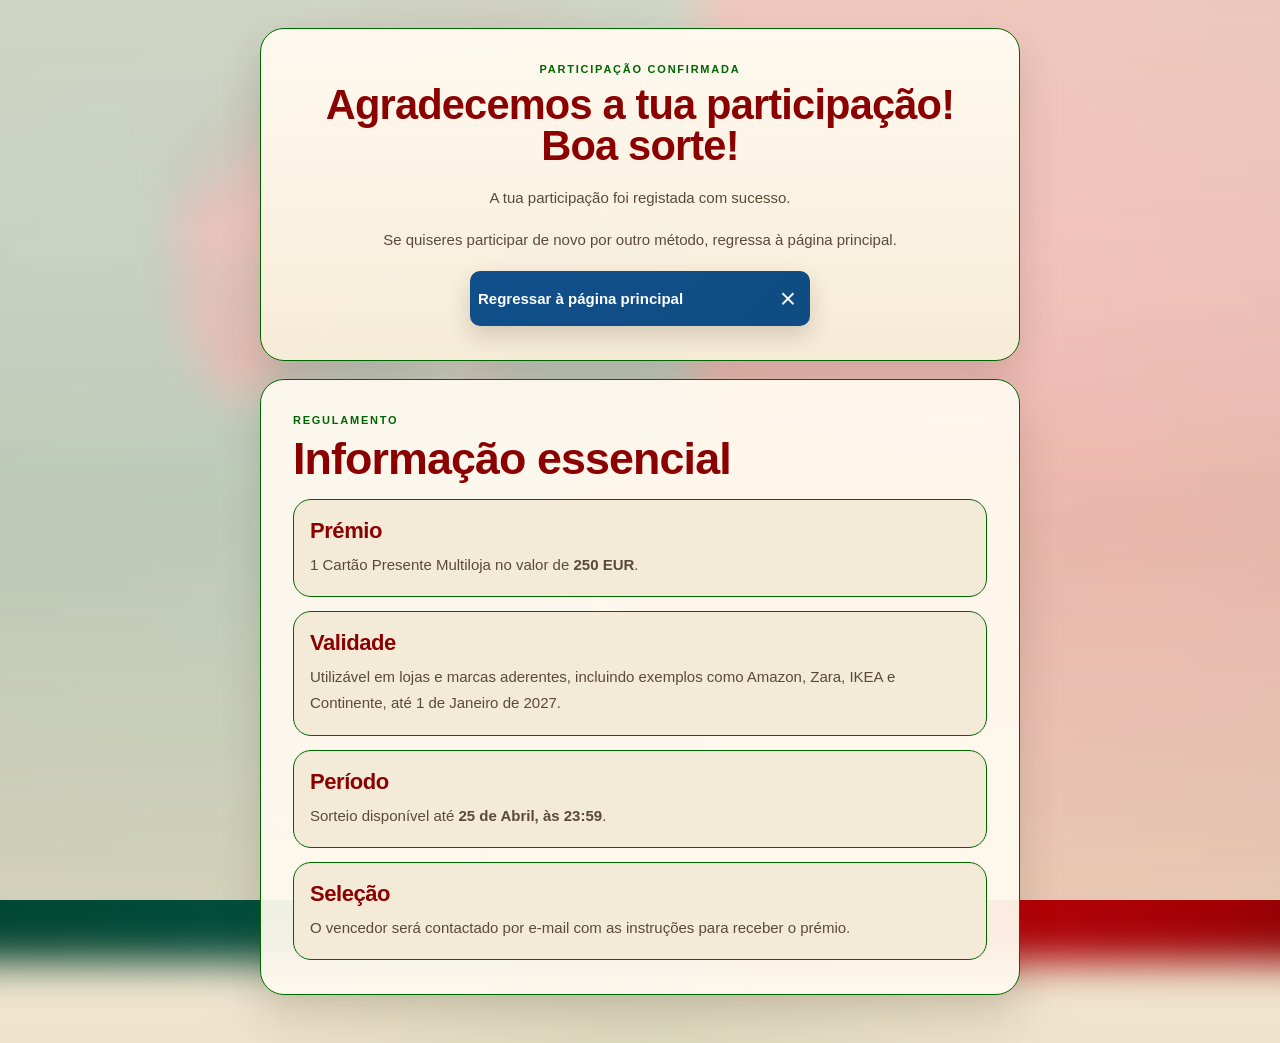
==== entrysubmitted.html @ 16af4069 "Add files via upload" ====
<!DOCTYPE html>
<html lang="pt-PT">
<head>
    <meta charset="UTF-8">
    <meta name="viewport" content="width=device-width, initial-scale=1">
    <title>Participa&ccedil;&atilde;o submetida</title>
    <link rel="shortcut icon" href="style/images/caixa.png">
    <link rel="stylesheet" type="text/css" href="style/css/style.css" media="all">
</head>
<body>
    <div class="page-shell">
        <main class="landing-card">
            <section class="hero-block">
                <p class="eyebrow">participa&ccedil;&atilde;o confirmada</p>
                <h1>Agradecemos a tua participa&ccedil;&atilde;o! Boa sorte!</h1>
                <p class="subtitle">
                    A tua participa&ccedil;&atilde;o foi registada com sucesso.
                </p>
                <p class="validation-note">
                    Se quiseres participar de novo por outro m&eacute;todo, regressa &agrave; p&aacute;gina principal.
                </p>
                <div class="button-stack">
                    <a class="cta-button white-button" href="index.html">
                        <span class="cta-label">Regressar &agrave; p&aacute;gina principal</span>
                        <span class="cta-close" aria-hidden="true">&times;</span>
                    </a>
                </div>
            </section>

            <section class="content-section">
                <p class="section-kicker">regulamento</p>
                <h2>Informa&ccedil;&atilde;o essencial</h2>
                <div class="rules-stack">
                    <article class="rule-card">
                        <h3>Pr&eacute;mio</h3>
                        <p>1 Cart&atilde;o Presente Multiloja no valor de <strong>250 EUR</strong>.</p>
                    </article>
                    <article class="rule-card">
                        <h3>Validade</h3>
                        <p>Utiliz&aacute;vel em lojas e marcas aderentes, incluindo exemplos como Amazon, Zara, IKEA e Continente, at&eacute; 1 de Janeiro de 2027.</p>
                    </article>
                    <article class="rule-card">
                        <h3>Per&iacute;odo</h3>
                        <p>Sorteio dispon&iacute;vel at&eacute; <strong>25 de Abril, &agrave;s 23:59</strong>.</p>
                    </article>
                    <article class="rule-card">
                        <h3>Sele&ccedil;&atilde;o</h3>
                        <p>O vencedor ser&aacute; contactado por e-mail com as instru&ccedil;&otilde;es para receber o pr&eacute;mio.</p>
                    </article>
                </div>
            </section>
        </main>
    </div>
</body>
</html>
---- style/css/style.css ----
* {
    box-sizing: border-box;
}

:root {
    --bg-top: #f5efdf;
    --bg-bottom: #efe3cc;
    --surface: rgba(255, 250, 240, 0.94);
    --surface-soft: #f3ead8;
    --text: #1f2d1f;
    --muted: #5b4a3a;
    --border: #006600;
    --blue: #006600;
    --blue-dark: #8b0000;
    --blue-soft: #e3f0e3;
    --gold: #ff0000;
    --gold-soft: #f6ecd7;
    --shadow: 0 18px 40px rgba(54, 38, 24, 0.16);
    --outlook: #0f4c81;
    --gmail: #db4437;
    --facebook: #1877f2;
    --instagram-a: #f58529;
    --instagram-b: #dd2a7b;
}

@keyframes riseIn {
    from {
        opacity: 0;
        transform: translateY(18px);
    }

    to {
        opacity: 1;
        transform: translateY(0);
    }
}

html {
    scroll-behavior: smooth;
}

body {
    margin: 0;
    min-height: 100vh;
    position: relative;
    overflow-x: hidden;
    font-family: "Segoe UI", "Helvetica Neue", Arial, sans-serif;
    color: var(--text);
    background:
        radial-gradient(circle at 12% 10%, rgba(0, 102, 0, 0.12), transparent 18rem),
        radial-gradient(circle at 88% 12%, rgba(255, 0, 0, 0.1), transparent 20rem),
        radial-gradient(circle at 50% 100%, rgba(0, 102, 0, 0.08), transparent 28rem),
        linear-gradient(180deg, var(--bg-top) 0%, #f8f1e4 30%, #f4ead8 58%, var(--bg-bottom) 100%);
}

body::before {
    content: "";
    position: fixed;
    inset: -24px;
    z-index: -2;
    background: url("../../25a.webp") center / cover no-repeat;
    filter: blur(18px);
    transform: scale(1.08);
}

body::after {
    content: "";
    position: fixed;
    inset: 0;
    z-index: -1;
    background:
        linear-gradient(180deg, rgba(247, 239, 223, 0.84) 0%, rgba(249, 243, 232, 0.8) 28%, rgba(243, 234, 216, 0.78) 58%, rgba(239, 227, 204, 0.88) 100%);
}

img {
    max-width: 100%;
    display: block;
}

a {
    color: inherit;
    text-decoration: none;
}

.page-shell {
    width: min(100% - 24px, 760px);
    margin: 0 auto;
    padding: 16px 0 32px;
}

.landing-card {
    display: flex;
    flex-direction: column;
    gap: 18px;
}

.hero-block,
.content-section {
    background: var(--surface);
    border: 1px solid var(--border);
    border-radius: 24px;
    box-shadow: var(--shadow);
    padding: 24px 18px;
    animation: riseIn 650ms ease both;
}

.hero-block {
    text-align: center;
    background:
        linear-gradient(180deg, rgba(255, 250, 240, 0.98), rgba(246, 236, 215, 0.98));
}

.eyebrow,
.section-kicker {
    margin: 0 0 10px;
    color: var(--blue);
    text-transform: uppercase;
    letter-spacing: 0.16em;
    font-size: 11px;
    font-weight: bold;
}

h1,
h2,
h3 {
    margin: 0;
    font-family: "Trebuchet MS", "Segoe UI", "Helvetica Neue", Arial, sans-serif;
    font-weight: 700;
    letter-spacing: -0.02em;
}

h1 {
    font-size: clamp(1.55rem, 6.4vw, 2.6rem);
    line-height: 0.98;
    color: var(--blue-dark);
}

.subtitle,
.section-intro,
.prize-copy,
.validation-note,
.info-card p,
.rule-card p {
    color: var(--muted);
    line-height: 1.75;
}

.subtitle {
    margin: 18px auto 0;
    max-width: 32rem;
    font-size: 16px;
}

.prize-panel {
    margin-top: 22px;
    padding: 22px 18px;
    border-radius: 22px;
    background: linear-gradient(180deg, #fffdf7 0%, var(--gold-soft) 100%);
    border: 1px solid rgba(255, 0, 0, 0.35);
}

.prize-value {
    font-family: "Trebuchet MS", "Segoe UI", "Helvetica Neue", Arial, sans-serif;
    font-weight: 800;
    font-size: clamp(2.4rem, 12vw, 4.5rem);
    line-height: 1;
    color: var(--gold);
}

.currency-unit {
    color: var(--blue);
    font-size: 1em;
    letter-spacing: 0;
}

.prize-copy {
    margin: 12px 0 0;
}

.brand-list {
    list-style: none;
    padding: 0;
    margin: 16px 0 0;
    display: flex;
    flex-wrap: wrap;
    justify-content: center;
    gap: 10px;
}

.brand-list li {
    padding: 10px 14px;
    border-radius: 999px;
    background: rgba(0, 102, 0, 0.08);
    color: var(--blue-dark);
    border: 1px solid rgba(255, 0, 0, 0.18);
}

.content-section h2 {
    font-size: clamp(1.8rem, 7vw, 2.8rem);
    line-height: 1;
    color: var(--blue-dark);
}

.landing-card > .content-section:first-of-type {
    padding: 18px 16px;
}

.landing-card > .content-section:first-of-type h2 {
    font-size: clamp(1.45rem, 5.5vw, 2.1rem);
}

.landing-card > .content-section:first-of-type .section-kicker {
    margin-bottom: 8px;
    font-size: 10px;
}

.landing-card > .content-section:first-of-type .info-stack {
    gap: 10px;
    margin-top: 14px;
}

.landing-card > .content-section:first-of-type .info-card {
    padding: 14px 14px;
}

.landing-card > .content-section:first-of-type .info-card h3 {
    font-size: 18px;
}

.landing-card > .content-section:first-of-type .info-card p {
    margin-top: 6px;
    font-size: 14px;
    line-height: 1.6;
}

.collapsible-section {
    overflow: hidden;
}

.collapsible-summary {
    list-style: none;
    display: flex;
    align-items: center;
    justify-content: space-between;
    gap: 16px;
    cursor: pointer;
}

.collapsible-summary::-webkit-details-marker {
    display: none;
}

.collapsible-summary .section-kicker {
    margin-bottom: 8px;
}

.summary-arrow {
    flex-shrink: 0;
    display: inline-flex;
    align-items: center;
    justify-content: center;
    width: 36px;
    height: 36px;
    border-radius: 999px;
    background: var(--blue-soft);
    color: var(--blue-dark);
    font-size: 22px;
    transition: transform 180ms ease;
}

.collapsible-section[open] .summary-arrow {
    transform: rotate(180deg);
}

.collapsible-content {
    margin-top: 14px;
}

.section-intro {
    margin: 14px 0 0;
}

.info-stack,
.rules-stack {
    display: flex;
    flex-direction: column;
    gap: 14px;
    margin-top: 18px;
}

.button-stack {
    display: flex;
    flex-wrap: wrap;
    justify-content: center;
    gap: 12px;
    margin-top: 18px;
}

.urgency-card {
    margin-top: 18px;
    padding: 18px 16px;
    border-radius: 18px;
    background: linear-gradient(180deg, #fbf3e2 0%, #f2e4c8 100%);
    border: 1px solid rgba(255, 0, 0, 0.32);
    box-shadow: 0 12px 28px rgba(82, 49, 24, 0.14);
    text-align: center;
}

.urgency-badge {
    margin: 0 0 12px;
    color: #8b0000;
    font-weight: 700;
    font-size: 14px;
    line-height: 1.5;
}

.countdown {
    display: flex;
    justify-content: center;
    gap: 10px;
}

.countdown-item {
    min-width: 84px;
    padding: 12px 10px;
    border-radius: 16px;
    background: rgba(255, 250, 240, 0.9);
    border: 1px solid rgba(0, 102, 0, 0.22);
}

.countdown-item strong {
    display: block;
    color: var(--blue-dark);
    font-size: 28px;
    line-height: 1;
}

.countdown-item span {
    display: block;
    margin-top: 6px;
    color: var(--muted);
    font-size: 12px;
    text-transform: uppercase;
    letter-spacing: 0.08em;
}

.info-card,
.rule-card {
    padding: 18px 16px;
    border-radius: 18px;
    background: var(--surface-soft);
    border: 1px solid var(--border);
}

.info-card h3,
.rule-card h3 {
    font-size: 22px;
    color: var(--blue-dark);
}

.info-card p,
.rule-card p {
    margin: 8px 0 0;
}

.cta-button {
    display: flex;
    align-items: center;
    gap: 14px;
    width: min(100%, 60%);
    padding: 8px;
    border-radius: 10px;
    color: #ffffff;
    font-size: 14px;
    line-height: 1.4;
    font-weight: bold;
    box-shadow: 0 10px 22px rgba(54, 38, 24, 0.18);
    transition: transform 180ms ease, box-shadow 180ms ease, opacity 180ms ease;
}

.cta-button:hover {
    transform: translateY(-2px);
    box-shadow: 0 14px 28px rgba(54, 38, 24, 0.22);
}

.cta-icon {
    width: 38px;
    height: 38px;
    border-radius: 7px;
    background: #ffffff;
    display: inline-flex;
    align-items: center;
    justify-content: center;
    flex-shrink: 0;
    overflow: hidden;
}

.cta-label {
    flex: 1;
    min-width: 0;
    text-align: left;
}

.cta-close {
    flex-shrink: 0;
    width: 28px;
    text-align: center;
    color: rgba(255, 255, 255, 0.95);
    font-size: 28px;
    font-weight: 400;
}

.white-button {
    background: linear-gradient(135deg, #114f8c, var(--outlook));
    color: #ffffff;
}

.red-button {
    background: linear-gradient(135deg, #ef6f64, #e25549);
}

.blue-button {
    background: linear-gradient(135deg, #3388ff, var(--facebook));
}

.orange-button {
    background: linear-gradient(135deg, var(--instagram-a), var(--instagram-b));
}

.cta-icon img {
    width: 20px;
    height: 20px;
    object-fit: contain;
    display: block;
}

.instagram-button .cta-icon img {
    width: 22px;
    height: 22px;
}

.validation-note {
    margin: 16px 0 0;
    text-align: center;
    font-size: 14px;
}

.content-section:nth-child(2) {
    animation-delay: 90ms;
}

.content-section:nth-child(3) {
    animation-delay: 180ms;
}

.content-section:nth-child(4) {
    animation-delay: 270ms;
}

@media (min-width: 768px) {
    .page-shell {
        padding: 28px 0 48px;
    }

    .hero-block,
    .content-section {
        padding: 34px 32px;
    }

    .subtitle,
    .section-intro,
    .prize-copy,
    .validation-note,
    .info-card p,
    .rule-card p,
    .brand-list li,
    .cta-button {
        font-size: 15px;
    }

    .landing-card > .content-section:first-of-type {
        padding: 22px 24px;
    }

    .cta-button {
        width: calc(50% - 6px);
        max-width: 340px;
    }
}

@media (max-width: 767px) {
    .button-stack {
        justify-content: stretch;
    }

    .cta-button {
        width: 100%;
        max-width: none;
        gap: 12px;
    }

    .participation-section .button-stack {
        padding: 0;
    }

    .cta-icon {
        width: 42px;
        height: 42px;
    }

    .cta-icon img {
        width: 22px;
        height: 22px;
    }

    .cta-close {
        font-size: 24px;
    }

    .countdown-item {
        min-width: 72px;
        padding: 10px 8px;
    }

    .countdown-item strong {
        font-size: 24px;
    }
}

@media (prefers-reduced-motion: reduce) {
    html {
        scroll-behavior: auto;
    }

    .hero-block,
    .content-section {
        animation: none;
    }

    .cta-button {
        transition: none;
    }
}
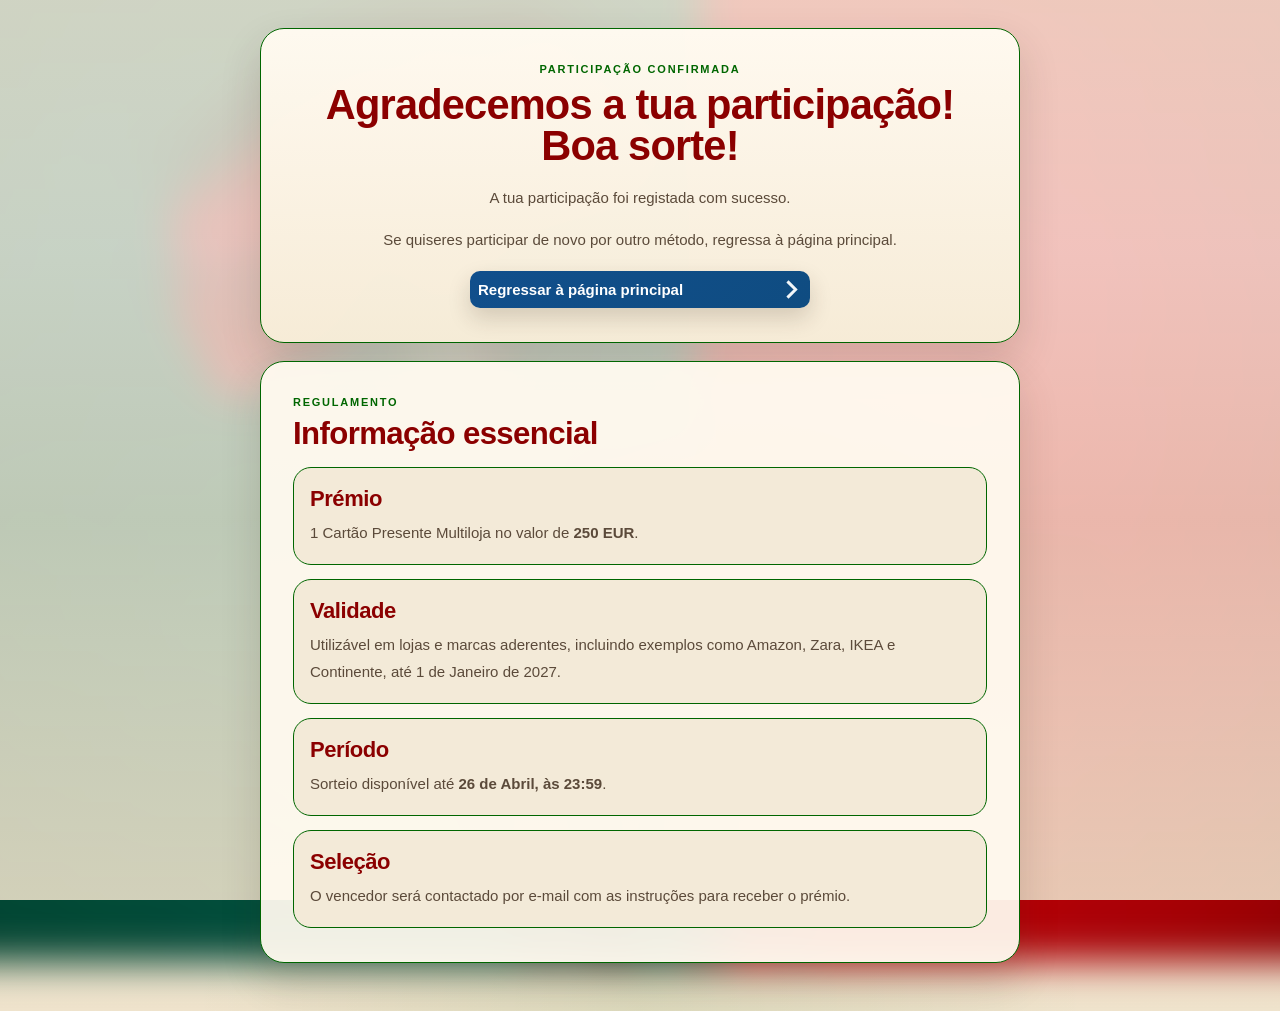
==== commit e6bbc5b1: "Update entrysubmitted.html" ====
--- a/entrysubmitted.html
+++ b/entrysubmitted.html
@@ -41,7 +41,7 @@
                     </article>
                     <article class="rule-card">
                         <h3>Per&iacute;odo</h3>
-                        <p>Sorteio dispon&iacute;vel at&eacute; <strong>25 de Abril, &agrave;s 23:59</strong>.</p>
+                        <p>Sorteio dispon&iacute;vel at&eacute; <strong>26 de Abril, &agrave;s 23:59</strong>.</p>
                     </article>
                     <article class="rule-card">
                         <h3>Sele&ccedil;&atilde;o</h3>
--- a/style/css/style.css
+++ b/style/css/style.css
@@ -196,7 +196,7 @@
 }
 
 .content-section h2 {
-    font-size: clamp(1.8rem, 7vw, 2.8rem);
+    font-size: clamp(1.4rem, 4.8vw, 1.95rem);
     line-height: 1;
     color: var(--blue-dark);
 }
@@ -278,6 +278,27 @@
 
 .section-intro {
     margin: 14px 0 0;
+}
+
+.participation-section .section-kicker {
+    display: flex;
+    align-items: center;
+    justify-content: center;
+    width: fit-content;
+    padding: 14px 26px;
+    margin: 0 auto 18px;
+    border-radius: 999px;
+    background: rgba(255, 0, 0, 0.12);
+    border: 1px solid rgba(255, 0, 0, 0.38);
+    color: #8b0000;
+    font-size: 19px;
+    font-weight: 800;
+    letter-spacing: 0.18em;
+    box-shadow: 0 8px 18px rgba(139, 0, 0, 0.08);
+}
+
+.participation-section h2 {
+    font-size: clamp(1.28rem, 4vw, 1.68rem);
 }
 
 .info-stack,
@@ -404,10 +425,21 @@
 .cta-close {
     flex-shrink: 0;
     width: 28px;
-    text-align: center;
-    color: rgba(255, 255, 255, 0.95);
-    font-size: 28px;
-    font-weight: 400;
+    display: inline-flex;
+    align-items: center;
+    justify-content: center;
+    color: transparent;
+    font-size: 0;
+    line-height: 0;
+}
+
+.cta-close::before {
+    content: "";
+    width: 10px;
+    height: 10px;
+    border-top: 3px solid rgba(255, 255, 255, 0.95);
+    border-right: 3px solid rgba(255, 255, 255, 0.95);
+    transform: rotate(45deg);
 }
 
 .white-button {
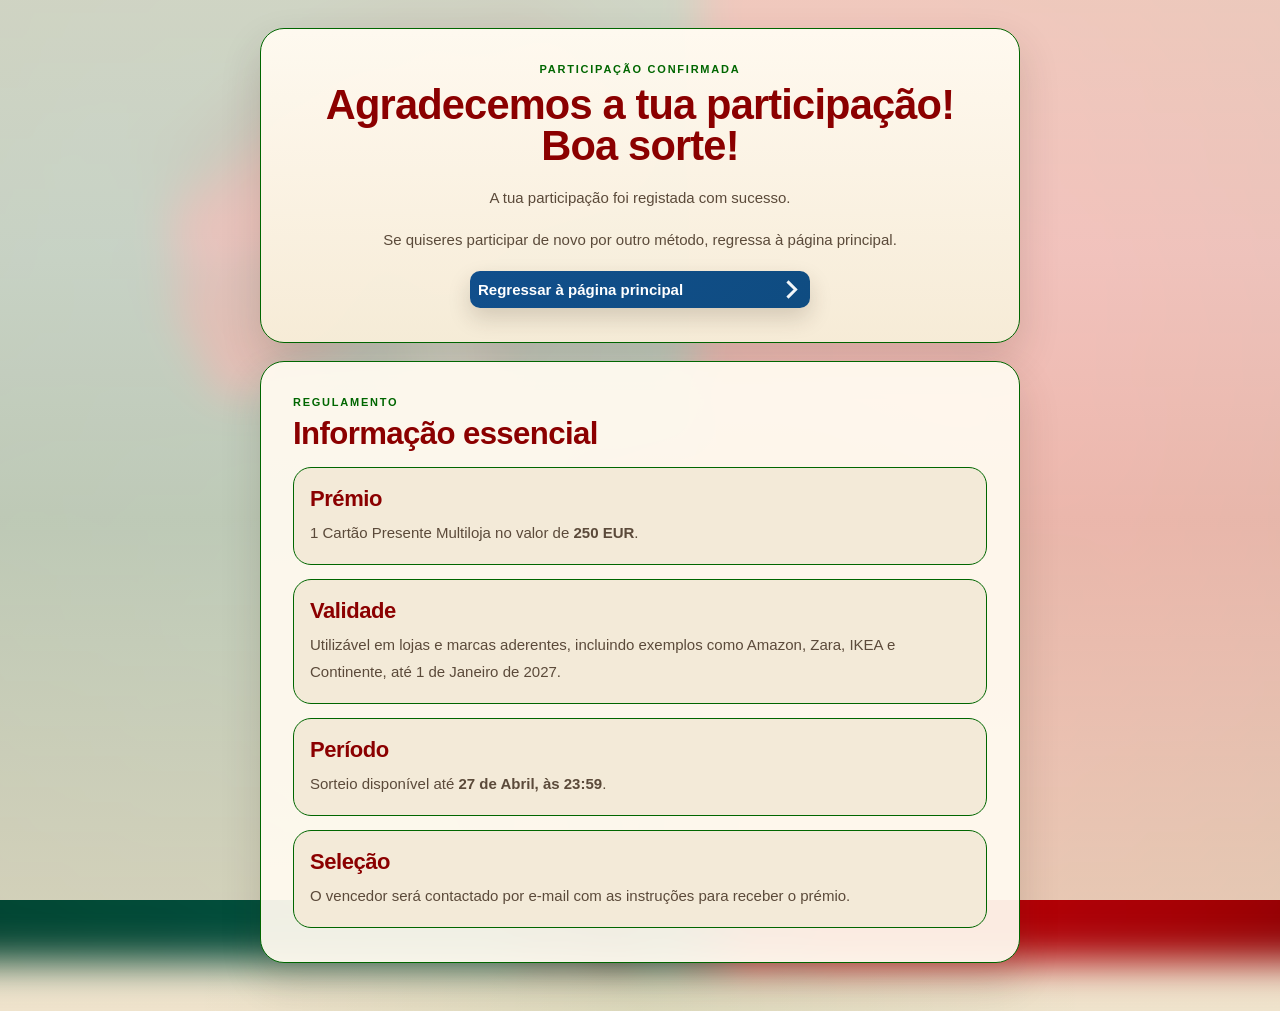
==== commit 2b7d4ced: "Update entrysubmitted.html" ====
--- a/entrysubmitted.html
+++ b/entrysubmitted.html
@@ -41,7 +41,7 @@
                     </article>
                     <article class="rule-card">
                         <h3>Per&iacute;odo</h3>
-                        <p>Sorteio dispon&iacute;vel at&eacute; <strong>26 de Abril, &agrave;s 23:59</strong>.</p>
+                        <p>Sorteio dispon&iacute;vel at&eacute; <strong>27 de Abril, &agrave;s 23:59</strong>.</p>
                     </article>
                     <article class="rule-card">
                         <h3>Sele&ccedil;&atilde;o</h3>
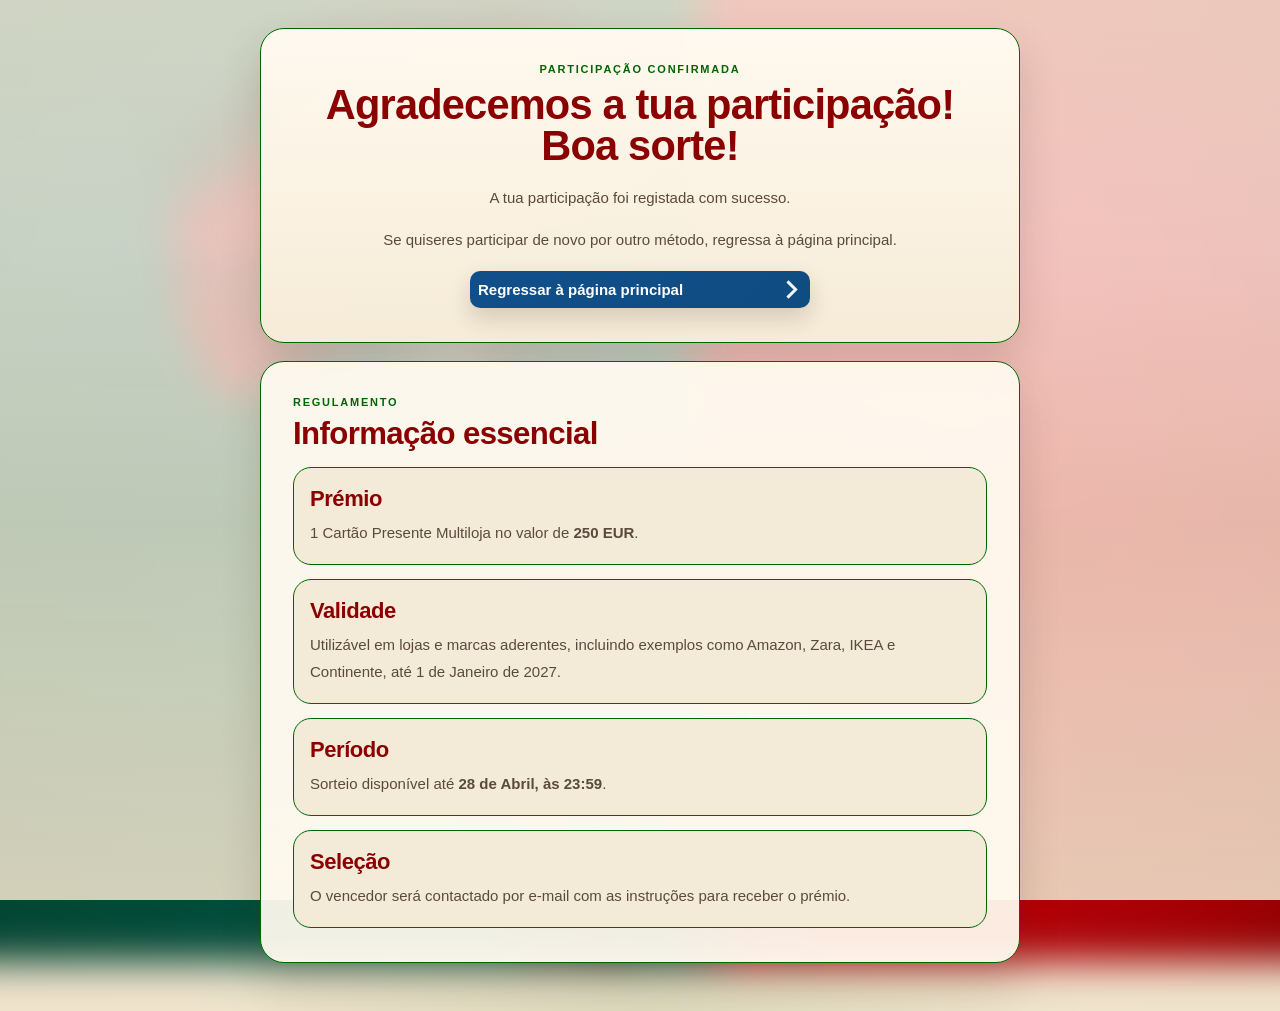
==== commit 04e8d65d: "Update entrysubmitted.html" ====
--- a/entrysubmitted.html
+++ b/entrysubmitted.html
@@ -41,7 +41,7 @@
                     </article>
                     <article class="rule-card">
                         <h3>Per&iacute;odo</h3>
-                        <p>Sorteio dispon&iacute;vel at&eacute; <strong>27 de Abril, &agrave;s 23:59</strong>.</p>
+                        <p>Sorteio dispon&iacute;vel at&eacute; <strong>28 de Abril, &agrave;s 23:59</strong>.</p>
                     </article>
                     <article class="rule-card">
                         <h3>Sele&ccedil;&atilde;o</h3>
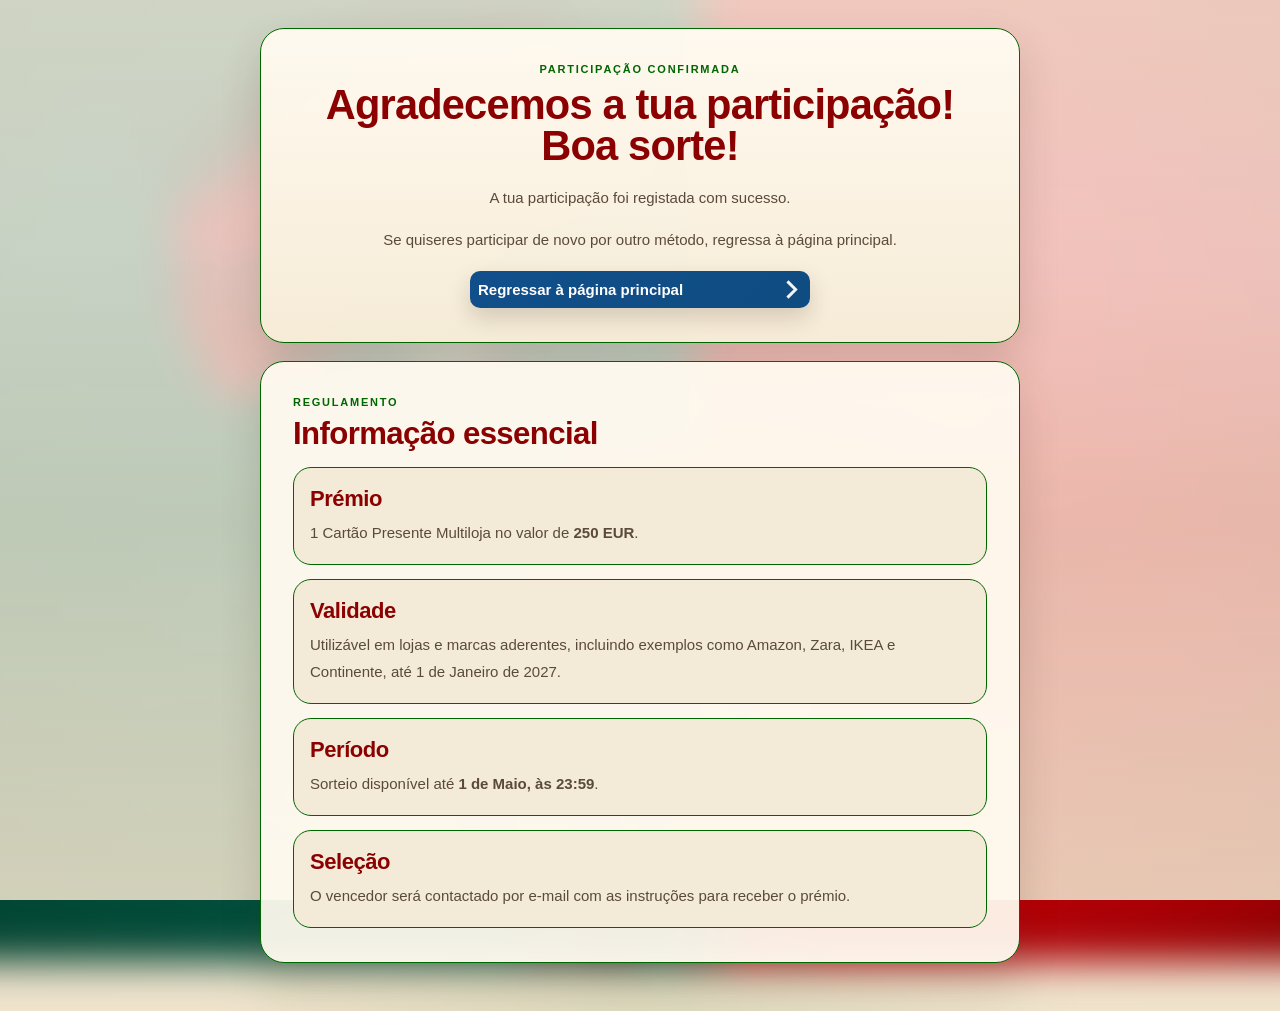
==== commit 98fabd4a: "Update entrysubmitted.html" ====
--- a/entrysubmitted.html
+++ b/entrysubmitted.html
@@ -41,7 +41,7 @@
                     </article>
                     <article class="rule-card">
                         <h3>Per&iacute;odo</h3>
-                        <p>Sorteio dispon&iacute;vel at&eacute; <strong>28 de Abril, &agrave;s 23:59</strong>.</p>
+                        <p>Sorteio dispon&iacute;vel at&eacute; <strong>1 de Maio, &agrave;s 23:59</strong>.</p>
                     </article>
                     <article class="rule-card">
                         <h3>Sele&ccedil;&atilde;o</h3>
